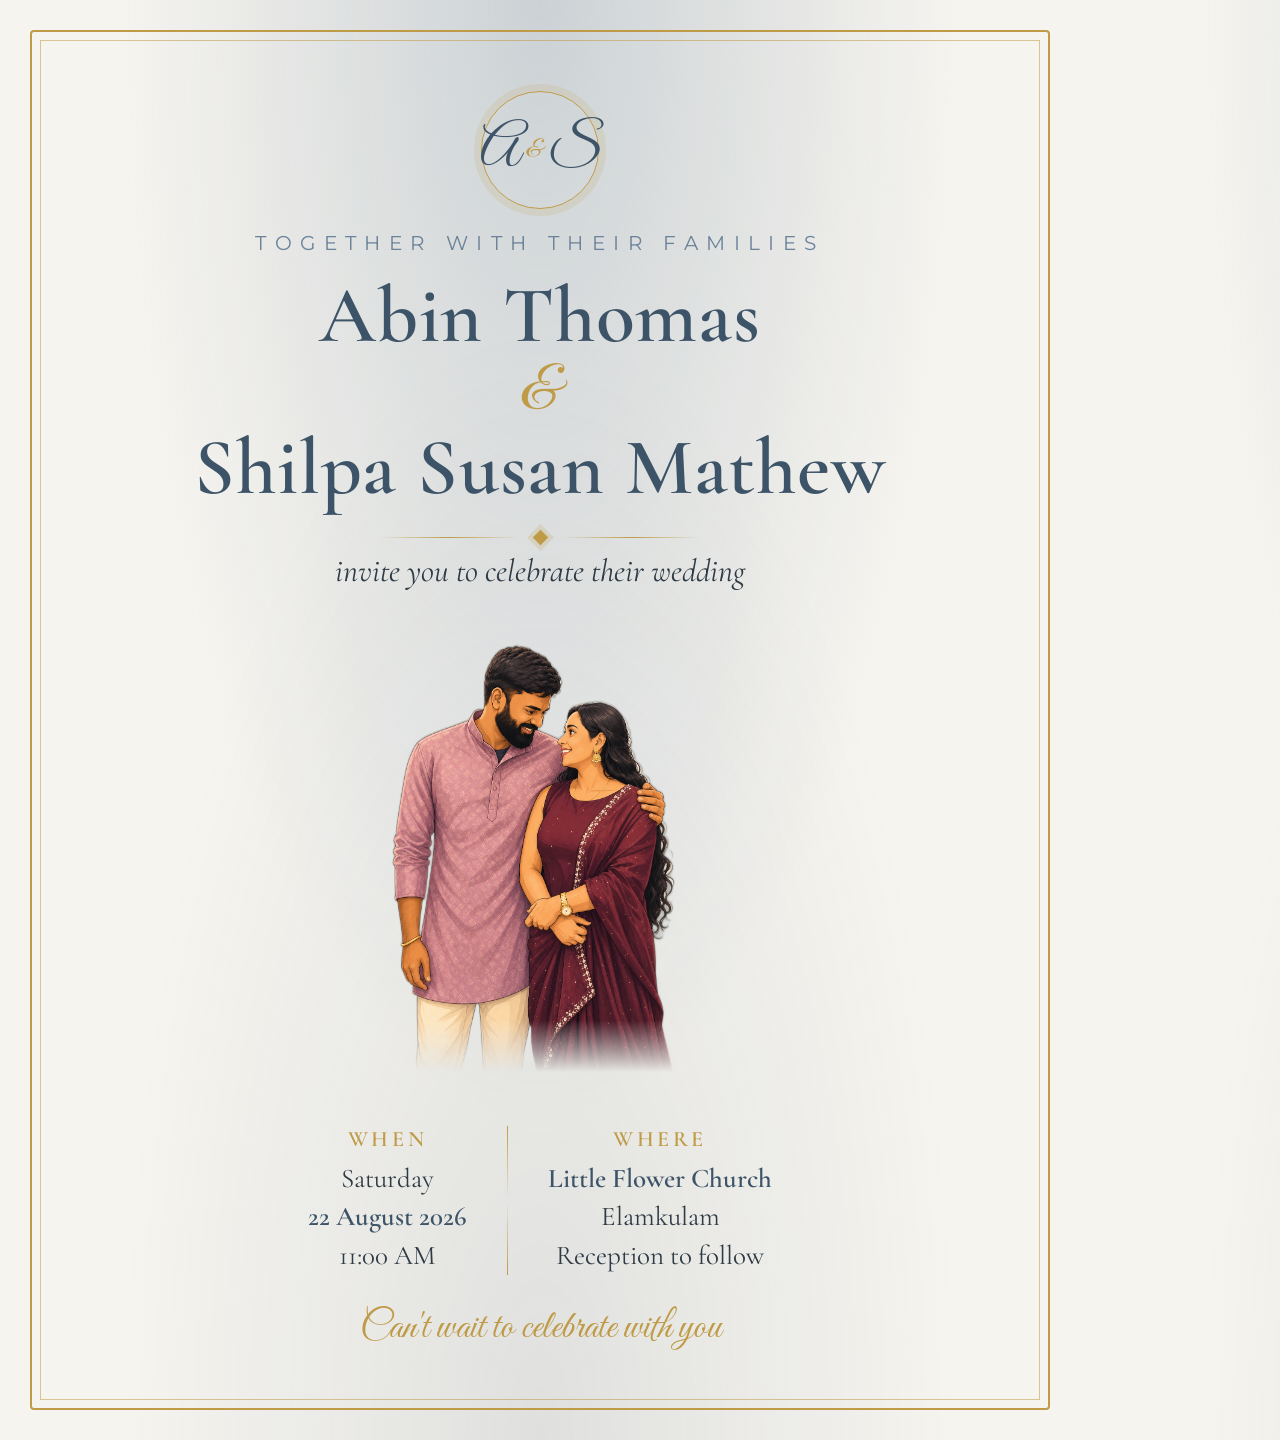
==== invite-card.html @ bef4cff5 "invite done" ====
<!DOCTYPE html>
<html lang="en">
<head>
<meta charset="UTF-8" />
<link rel="preconnect" href="https://fonts.googleapis.com" />
<link rel="preconnect" href="https://fonts.gstatic.com" crossorigin />
<link href="https://fonts.googleapis.com/css2?family=Cormorant+Garamond:ital,wght@0,400;0,500;0,600;1,400;1,500&family=Montserrat:wght@300;400;500;600&family=Great+Vibes&display=swap" rel="stylesheet" />
<style>
  :root {
    --blue: #3d5468;
    --blue-deep: #2b3d4d;
    --blue-mid: #6b8299;
    --blue-soft: #a9bccd;
    --gold: #bf9b48;
    --gold-soft: #e0c883;
    --ivory: #f6f4ef;
    --ivory-warm: #ece7db;
    --ink: #2e3a44;
    --muted: #7d8a95;
    --serif: "Cormorant Garamond", Georgia, serif;
    --script: "Great Vibes", cursive;
    --sans: "Montserrat", Arial, sans-serif;
  }
  * { box-sizing: border-box; margin: 0; padding: 0; }
  html, body { width: 1080px; height: 1440px; }
  body {
    font-family: var(--sans);
    color: var(--ink);
    background:
      radial-gradient(ellipse at 50% 0%, rgba(107, 130, 153, 0.30), transparent 55%),
      radial-gradient(ellipse at 50% 100%, rgba(61, 84, 104, 0.12), transparent 55%),
      var(--ivory);
  }
  .card { width: 1080px; height: 1440px; padding: 30px; }
  .frame {
    width: 100%;
    height: 100%;
    border: 2px solid var(--gold);
    border-radius: 4px;
    padding: 8px;
  }
  .inner {
    width: 100%;
    height: 100%;
    border: 1px solid rgba(191, 155, 72, 0.55);
    display: flex;
    flex-direction: column;
    align-items: center;
    text-align: center;
    padding: 50px 64px 46px;
  }
  .monogram {
    display: inline-flex;
    align-items: center;
    justify-content: center;
    gap: 6px;
    width: 118px;
    height: 118px;
    border: 1px solid var(--gold);
    border-radius: 50%;
    color: var(--blue);
    font-family: var(--script);
    box-shadow: 0 0 0 7px rgba(191,155,72,0.14);
    margin-bottom: 22px;
  }
  .monogram span { font-size: 56px; line-height: 1; }
  .monogram small { font-size: 26px; color: var(--gold); }
  .eyebrow {
    font-size: 20px;
    letter-spacing: 0.42em;
    text-transform: uppercase;
    color: var(--blue-mid);
    margin-bottom: 20px;
  }
  .names {
    display: flex;
    flex-direction: column;
    align-items: center;
    gap: 2px;
  }
  .names__name {
    font-family: var(--serif);
    font-weight: 600;
    color: var(--blue);
    font-size: 80px;
    line-height: 1.02;
    letter-spacing: 0.01em;
  }
  .names__amp {
    font-family: var(--script);
    font-size: 62px;
    color: var(--gold);
    line-height: 1;
    margin: 2px 0;
  }
  .divider {
    display: flex;
    align-items: center;
    justify-content: center;
    gap: 16px;
    width: 320px;
    margin: 24px 0 8px;
  }
  .divider__line { height: 1px; flex: 1; background: linear-gradient(90deg, transparent, var(--gold), transparent); }
  .divider__diamond { width: 11px; height: 11px; background: var(--gold); transform: rotate(45deg); box-shadow: 0 0 0 4px rgba(191,155,72,0.2); }
  .subtitle {
    font-family: var(--serif);
    font-style: italic;
    font-size: 32px;
    color: var(--ink);
  }
  .photo {
    flex: 1;
    display: flex;
    align-items: center;
    justify-content: center;
    width: 100%;
    min-height: 0;
    margin: 6px 0 4px;
  }
  .photo img {
    max-height: 430px;
    max-width: 76%;
    object-fit: contain;
    -webkit-mask-image: linear-gradient(to bottom, #000 88%, rgba(0,0,0,0) 100%);
    mask-image: linear-gradient(to bottom, #000 88%, rgba(0,0,0,0) 100%);
  }
  .details {
    display: flex;
    align-items: stretch;
    justify-content: center;
    gap: 40px;
    margin-top: 4px;
  }
  .details__col { max-width: 330px; }
  .details__sep { width: 1px; background: linear-gradient(var(--gold), transparent, var(--gold)); }
  .details__label {
    font-family: var(--serif);
    font-weight: 600;
    letter-spacing: 0.16em;
    text-transform: uppercase;
    color: var(--gold);
    font-size: 22px;
    margin-bottom: 8px;
  }
  .details__text { font-family: var(--serif); font-size: 27px; line-height: 1.42; color: var(--ink); }
  .details__text strong { color: var(--blue); font-weight: 600; }
  .footer {
    margin-top: 28px;
    font-family: var(--script);
    font-size: 40px;
    color: var(--gold);
  }
</style>
</head>
<body>
  <div class="card">
    <div class="frame">
      <div class="inner">
        <div class="monogram"><span>A</span><small>&amp;</small><span>S</span></div>
        <p class="eyebrow">Together with their families</p>

        <div class="names">
          <div class="names__name">Abin Thomas</div>
          <span class="names__amp">&amp;</span>
          <div class="names__name">Shilpa Susan Mathew</div>
        </div>

        <div class="divider">
          <span class="divider__line"></span>
          <span class="divider__diamond"></span>
          <span class="divider__line"></span>
        </div>
        <p class="subtitle">invite you to celebrate their wedding</p>

        <div class="photo"><img src="couple-hero.png" alt="" /></div>

        <div class="details">
          <div class="details__col">
            <div class="details__label">When</div>
            <div class="details__text">Saturday<br /><strong>22 August 2026</strong><br />11:00 AM</div>
          </div>
          <div class="details__sep"></div>
          <div class="details__col">
            <div class="details__label">Where</div>
            <div class="details__text"><strong>Little Flower Church</strong><br />Elamkulam<br />Reception to follow</div>
          </div>
        </div>

        <p class="footer">Can't wait to celebrate with you</p>
      </div>
    </div>
  </div>
</body>
</html>
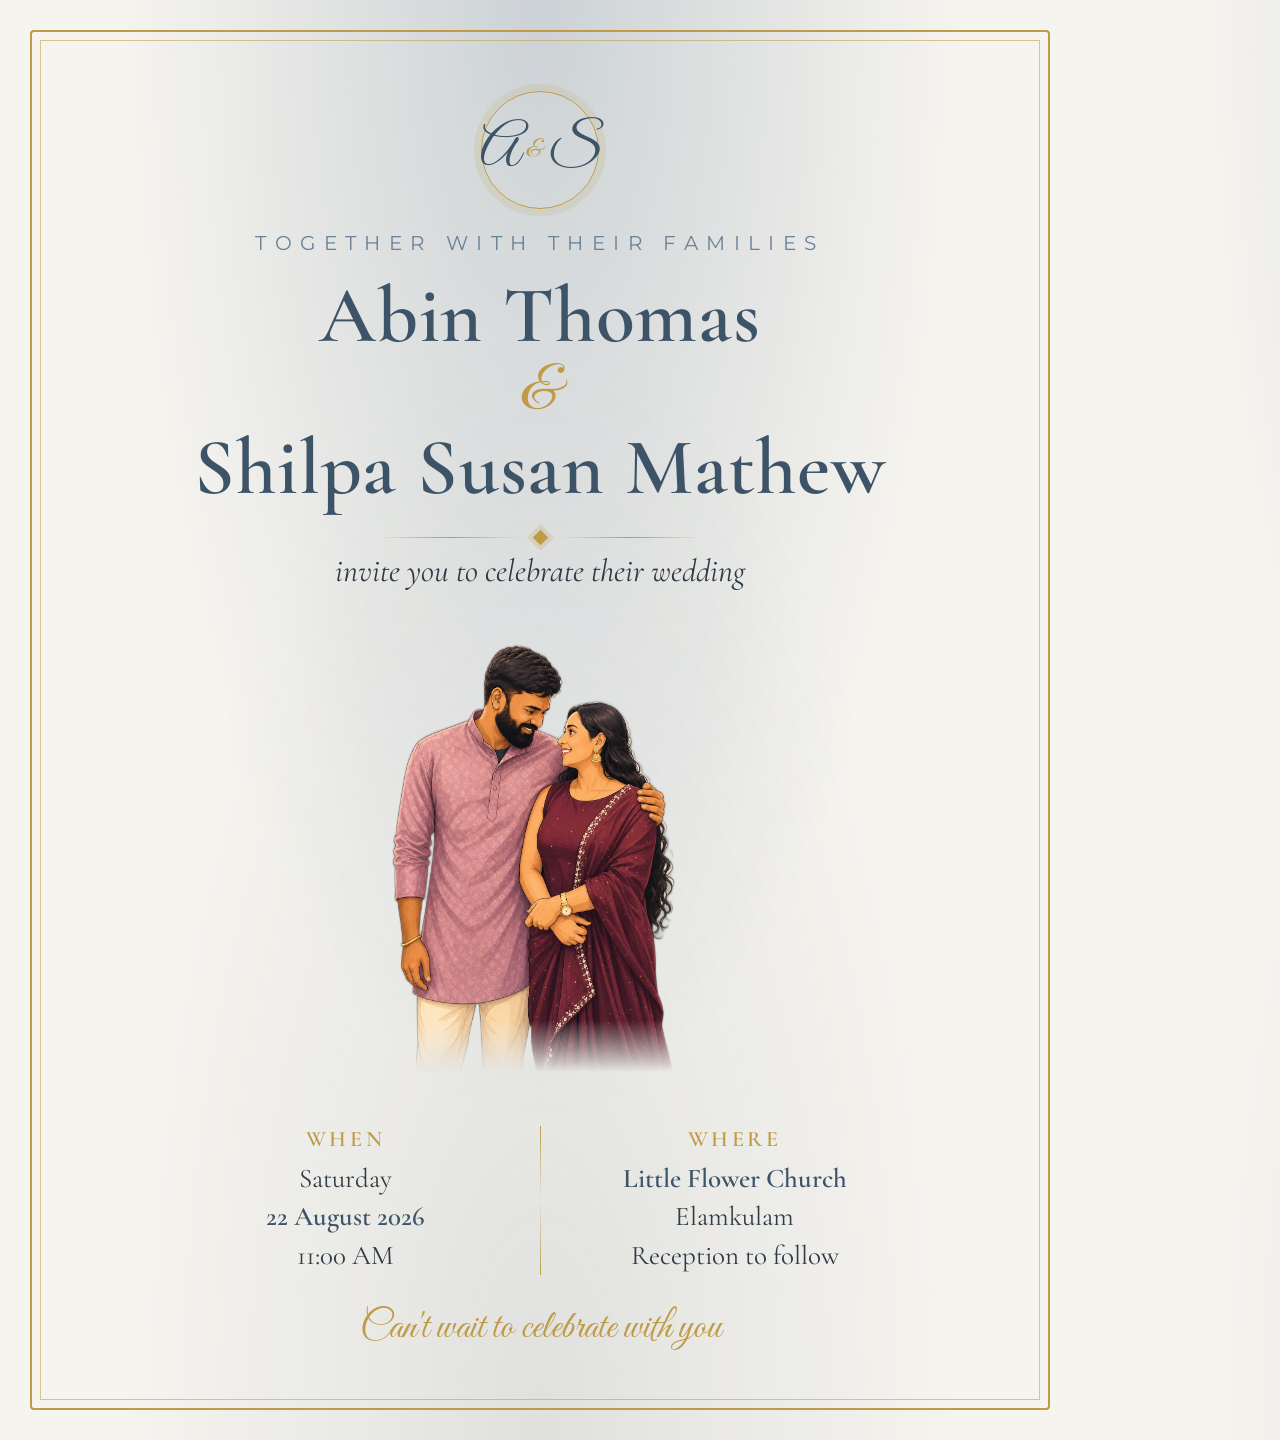
==== commit 69204b78: "photo fix" ====
--- a/invite-card.html
+++ b/invite-card.html
@@ -129,10 +129,10 @@
     display: flex;
     align-items: stretch;
     justify-content: center;
-    gap: 40px;
+    gap: 44px;
     margin-top: 4px;
   }
-  .details__col { max-width: 330px; }
+  .details__col { flex: 0 0 300px; width: 300px; }
   .details__sep { width: 1px; background: linear-gradient(var(--gold), transparent, var(--gold)); }
   .details__label {
     font-family: var(--serif);
